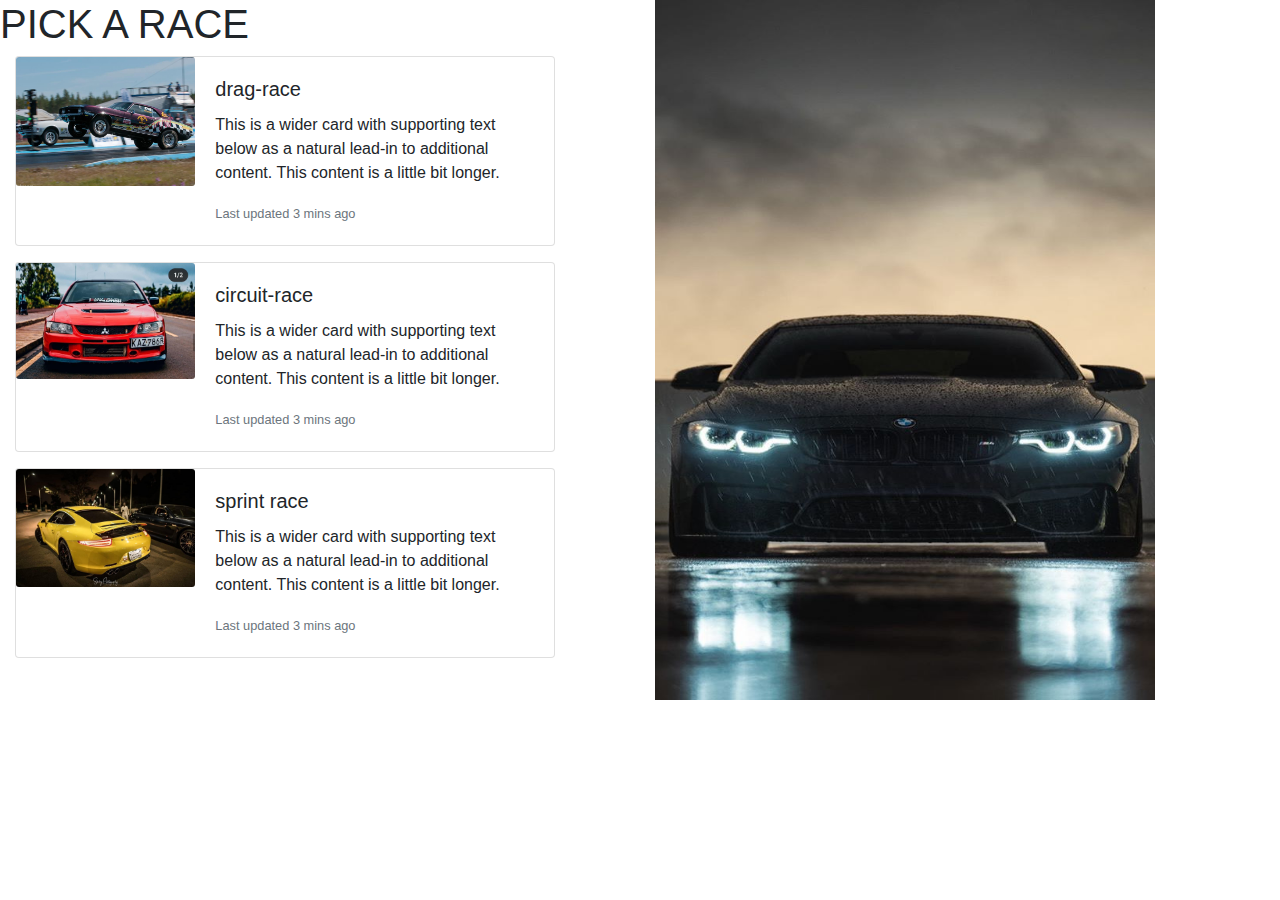
==== race.html @ ae1c27d9 "Merge branch 'master' of https://github.com/BrianRigii/DST-KENYA" ====
<!DOCTYPE html>
<html lang="en">

<head>
    <meta charset="UTF-8" />
    <meta name="viewport" content="width=device-width, initial-scale=1.0" />
    <meta http-equiv="X-UA-Compatible" content="ie=edge" />
    <title>Document</title>
    <link rel="stylesheet" href="https://stackpath.bootstrapcdn.com/bootstrap/4.3.1/css/bootstrap.min.css"
        integrity="sha384-ggOyR0iXCbMQv3Xipma34MD+dH/1fQ784/j6cY/iJTQUOhcWr7x9JvoRxT2MZw1T" crossorigin="anonymous" />
    <link href="https://fonts.googleapis.com/css?family=Audiowide|Autour+One|Fontdiner+Swanky|Nosifer|Orbitron|UnifrakturMaguntia|Volkhov|Wallpoet&display=swap" rel="stylesheet">
    <link href="css/styles.css" rel="stylesheet" type="text/css" />
</head>

<body>

    <div class="cointainer">
        <div class="row">
            <div class="col-6">
                <div class="row">
                    <div class="col-12">
                        <h1>PICK A RACE</h1>
                    </div>
                </div>
                <div class="container-fluid">
                    <!-- Drag Race -->
                    <div class="row">
                        <div class="col-12">
                            <div class="card mb-3" style="max-width: 540px ">
                                <div class="row no-gutters">
                                    <div class="col-md-4">
                                        <img src="images/drag.jpg" class="card-img" alt="drag image">
                                    </div>
                                    <div class="col-md-8">
                                        <div class="card-body">
                                            <h5 class="card-title">drag-race</h5>
                                            <p class="card-text">This is a wider card with supporting text below as a
                                                natural lead-in to additional content. This content is a little bit
                                                longer.</p>
                                            <p class="card-text"><small class="text-muted">Last updated 3 mins
                                                    ago</small></p>
                                        </div>
                                    </div>
                                </div>
                            </div>
                        </div>
                    </div>
                    <!-- Circuit Race -->
                    <div class="row">
                        <div class="col-12">
                            <div class="card mb-3" style="max-width: 540px;">
                                <div class="row no-gutters">
                                    <div class="col-md-4">
                                        <img src="images/circuit2.jpeg" class="card-img" alt="red-car">
                                    </div>
                                    <div class="col-md-8">
                                        <div class="card-body">
                                            <h5 class="card-title">circuit-race</h5>
                                            <p class="card-text">This is a wider card with supporting text below as a
                                                natural lead-in to additional content. This content is a little bit
                                                longer.</p>
                                            <p class="card-text"><small class="text-muted">Last updated 3 mins
                                                    ago</small></p>
                                        </div>
                                    </div>
                                </div>
                            </div>
                        </div>
                    </div>
                    <!-- Sprint Race -->
                    <div class="row">
                        <div class="col-12">
                            <div class="card mb-3" style="max-width: 540px;">
                                <div class="row no-gutters">
                                    <div class="col-md-4">
                                        <img src="images/sprint8.jpeg" class="card-img" alt="yellow-color">
                                    </div>
                                    <div class="col-md-8">
                                        <div class="card-body">
                                            <h5 class="card-title">sprint race</h5>
                                            <p class="card-text">This is a wider card with supporting text below as a
                                                natural lead-in to additional content. This content is a little bit
                                                longer.</p>
                                            <p class="card-text"><small class="text-muted">Last updated 3 mins
                                                    ago</small></p>
                                        </div>
                                    </div>
                                </div>
                            </div>
                        </div>
                    </div>


                </div>

            </div>
            <div class="col-6">
                <img src="images/Bima2_.jpeg" alt="bmw" width="500" height="700">
            </div>
        </div>




        <!-- sprint racing  without pics from kraft dont know whether to include the card body effect or just this skeleton format-->
        
        <!-- <button type="button" class="btn btn-secondary" data-container="body" data-toggle="popover"
         data-placement="bottom" data-content="be there in 30 min to race time">
         RACE
        </button> -->
        <!-- Sprint-->

        <div class="races">
            <div class="sprint">
                <div class="container-fluid">
                    <div class="container">
                        <div class="row">
                        <!-- first sprint -->
                        <div class="col-4">
                            <div class="card" >
                            <img src="images/ssyokimau.png" class="card-img-top" alt="...">
                                <div class="card-body bgblack">
                                    <h5 class="card-title">ADERAL</h5>
                                    <p class="card-text">
                                    10km<br>
                                    location: malili<br>
                                    time:0300HR <br></p>
                                    </p>
                                    <a href="#" class="btn btn-warning">RACE</a>
                                </div>
                            </div>

                        </div>
                        <!-- second sprint -->
                        <div class="col-4">
                            <div class="card" >
                                <img src="images/sroysambu.png" class="card-img-top" alt="...">
                                <div class="card-body bgblack">
                                <h5 class="card-title">LASER TAG</h5>
                                <p class="card-text">
                                10km<br>
                                location:roysambu<br>
                                time:2400HR<br>
                                </p>
                                <a href="#" class="btn btn-warning">RACE</a>
                                </div>
                            </div>
                        </div>
                        <!-- third SPRINT-->
                        <div class="col-4">
                            <div class="card">
                                <img src="images/slimuru.png" class="card-img-top" alt="...">
                                    <div class="card-body bgblack">
                                    <h5 class="card-title">WARFARIN</h5>
                                    <p class="card-text">
                                    10km<br>
                                    location:imara daima<br>
                                    time:0100HR<br>
                                    </p>
                                    <a href="#" class="btn btn-warning">RACE</a>
                                    </div>
                            </div>
                        </div>
                    </div>>
                </div>
            </div>
        </div>
        <!-- circuit -->
        <div class="circuit">
            <div class="container-fluid">
                <div class="container1">
                    <div class="row mt-4">
                    <!-- first Circuit -->
                    <div class="col-4">
                        <div class="card">
                            <img src="images/cirace3.jpg" class="card-img-top" alt="...">
                            <div class="card-body bgblack">
                                <h5 class="card-title">PIU MOSSO</h5>
                                <p class="card-text">
                                15km<br>
                                location:junction<br>
                                time:0100HR<br>
                                laps:2<br>
                                </p>
                                <a href="#" class="btn btn-warning">RACE</a>
                            </div>
                        </div>
                    </div>
                    <!-- second circuit -->
                    <div class="col-4">
                        <div class="card" >
                            <img src="images/cirace.jpg" class="card-img-top" alt="...">
                            <div class="card-body bgblack">
                            <h5 class="card-title">ADAJIO</h5>
                            <p class="card-text">.
                            20km<br>
                            location:pangani<br>
                            time:0100HR<br>
                            laps:2<br>
                            </p>
                            <a href="#" class="btn btn-warning">RACE</a>
                            </div>
                        </div>
                    </div>
                    <!-- third circuit -->
                    <div class="col-4">
                        <div class="card" >
                        <img src="images/cirace2.jpg" class="card-img-top" alt="...">
                            <div class="card-body bgblack">
                            <h5 class="card-title">GRAZIOSO</h5>
                            <p class="card-text">
                            30km<br>
                            location:peponi<br>
                            time:0000HR<br>
                            laps:3<br>
                            </p>
                            <a href="#" class="btn btn-warning">RACE</a>
                            </div>
                            </div>
                        </div>
                    </div>
                </div>
            </div>
            </div>

        <!-- DRUG -->
        <div class="drag">
            <div class="container-fluid">
                <div class="container2">
                    <div class="row mt-4">
                    <!-- first Drag -->
                        <div class="col-4">
                            <div class="card">
                                <img src="images/druiru.png" class="card-img-top" alt="...">
                                <div class="card-body bgblack">
                                    <h5 class="card-title">ROYCE ROLLERS</h5>
                                    <p class="card-text">
                                    10km<br>
                                    location:Ruiru<br>
                                    time:2100HR<br>
                                    laps:0<br>
                                    </p>
                                    <a href="#" class="btn btn-warning">RACE</a>
                                </div>
                            </div>
                        </div>
                        <!-- second DRAG -->
                        <div class="col-4">
                            <div class="card" >
                                <img src="images/drunda.png" class="card-img-top" alt="...">
                                <div class="card-body bgblack">
                                <h5 class="card-title">SKY WALKER</h5>
                                <p class="card-text">.
                                10km<br>
                                location:Runda<br>
                                time:2200HR<br>
                                laps:0<br>
                                </p>
                                <a href="#" class="btn btn-warning">RACE</a>
                                </div>
                            </div>
                        </div>
                        <!-- third DRAG -->
                        <div class="col-4">
                            <div class="card" >
                            <img src="images/dkihunguro.png" class="card-img-top" alt="...">
                                <div class="card-body bgblack">
                                <h5 class="card-title">KING KUNTA</h5>
                                <p class="card-text">
                                10km<br>
                                location:peponi<br>
                                time:2300HR<br>
                                laps:0<br>
                                </p>
                                <a href="#" class="btn btn-warning">RACE</a>
                                </div>
                                </div>
                        </div>
                    </div>
                </div>
            </div>
        </div>
    </div>

</body>

</html>
---- css/styles.css ----
.landing {
    background-image: url("../images/landing.gif");
    background-size: cover;
    background-repeat: no-repeat;
    position: relative;
    height: 100vh;
   
}
.mr0{
    margin:0px;
    padding:0px;
}
.orange {
color: orange;
}

.landtxt{
    position: absolute;
    top:30vh;
    font-family: 'Sedgwick Ave Display', cursive;
    

}
.landtxt h1{
    font-size: 10vh;
    color: rgba(128, 128, 128, 0.692)
}
.landtxt h2{
    font-size: 10vh;
    color:orange
}

.registration{
    background-color: #000000
}

.formstyle input{
    border-top: none;
    border-left: orange solid 5px;
    border-right: none;
    color:orange ;
    background: #000000;
    border-bottom: orange solid 1px;
    padding-left: 5vh;
    
}
.dark {
    background-color: #000000;
}


.cardmt{
    margin-top: 10vh;
}
.kardbody{
    background-color: #090f1a;
}
.kardbody p{
    color:orange;
    margin-top:6vh

}
.kardbody h5{
    color: orange;
    font-family:'Sedgwick Ave Display', cursive; 
    font-size: 2vw;
    margin-top: 4vh;
}


.Rimg{
    background-image: url("../images/register.jpg");
    background-size: cover;
    background-repeat: no-repeat;
    position: relative;
    height: 100vh;
}



/* place holder color */
::-webkit-input-placeholder {
    color: orange
    !important
}
:-ms-input-placeholder{
    color: orange;
}
::-moz-placeholder{
    color: orange;
    opacity: 1;
}
:-moz-placeholder{
    color: red;
    opacity: 1;
}

/* heading css */
.heading{
    color: orange;
    font-family: 'Shadows Into Light', cursive;
}

.bgblack{
    background-color: black;
}
.races{
    background-image: url("../images/brickwall.jpeg");
}

/* About buttons */
#about{
    color:orange;
    background-color:black;
    font-size: 10px;
    font: bold;
    text-align: left; 
}

/* KeyFrame */
.shake{
animation: shake 0.1s infinite;
}

@keyframes shake {
    from{
        transform: translateX();
    }
    to{
        transform: translateX(10px);
        
    }
   }
/*hide display for sprints circuit drag*/
.races{
    display:none
}
   /*font family styling*/
   .category{
    font-family: 'Audiowide', cursive;
    font-size: 30px;
   }
   .category1 {
    font-family: 'Autour One', cursive;

   }
   .container2{
    font-family: 'Volkhov', serif;
   }
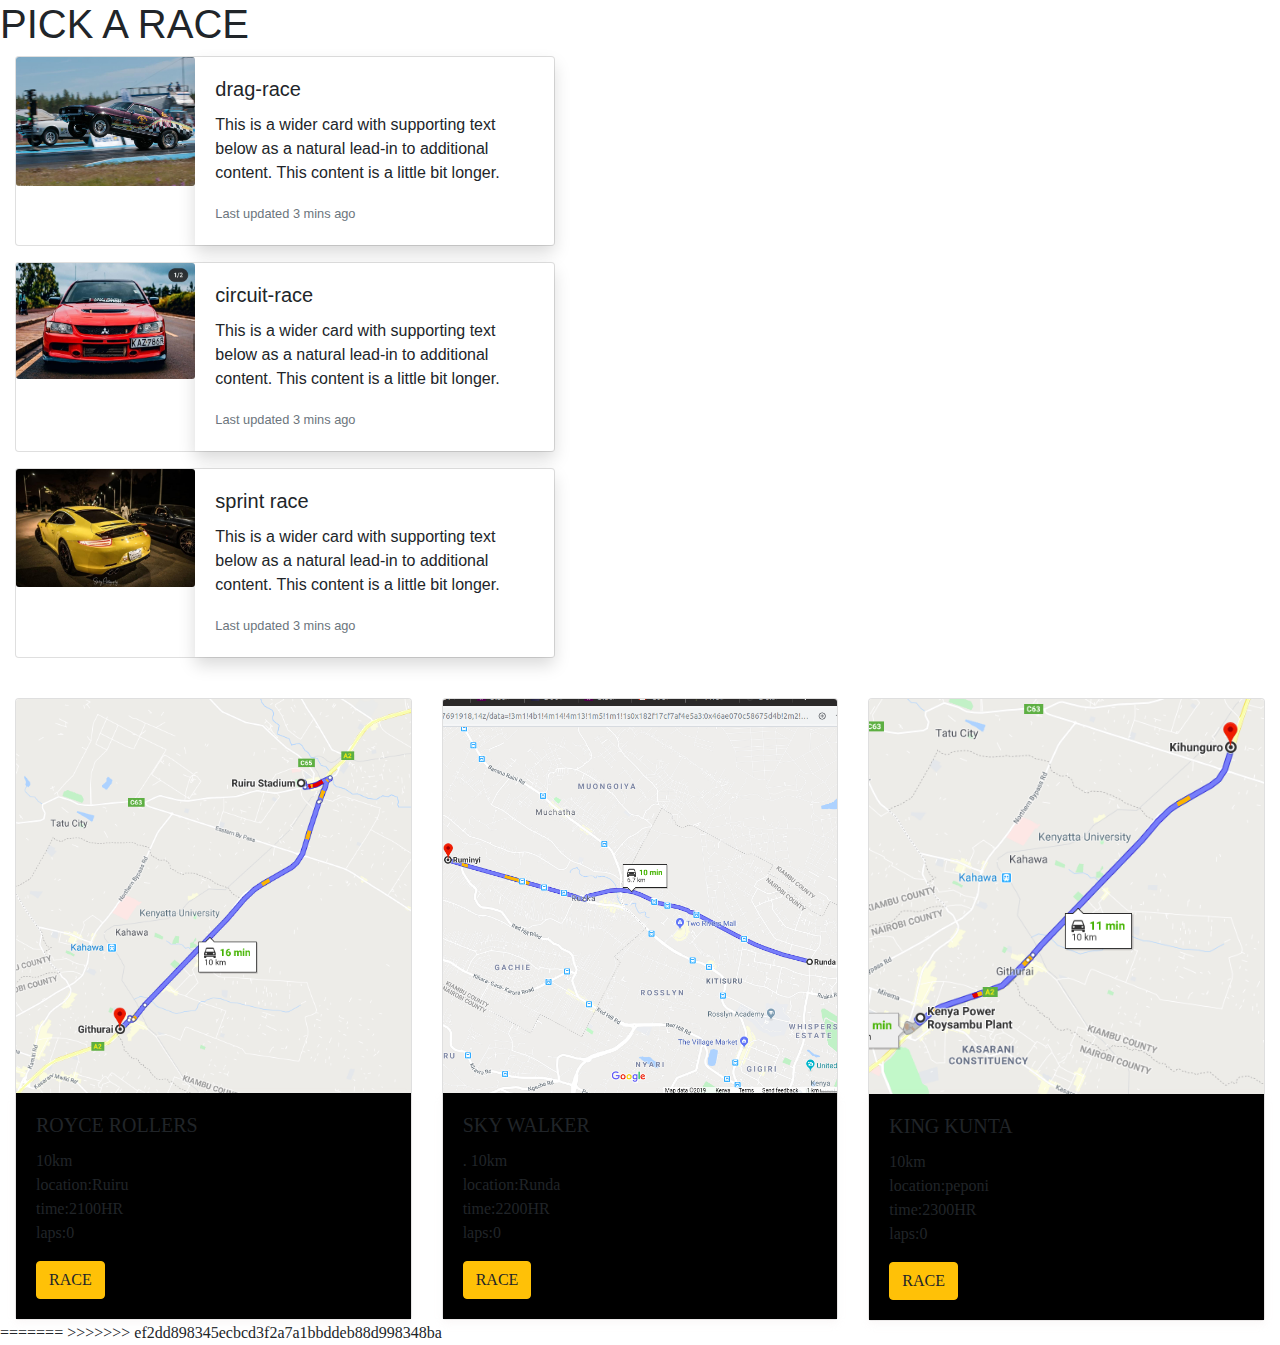
==== commit 25b4941e: "Merge branch 'master' of https://github.com/BrianRigii/DST-KENYA" ====
--- a/race.html
+++ b/race.html
@@ -4,11 +4,10 @@
 <head>
     <meta charset="UTF-8" />
     <meta name="viewport" content="width=device-width, initial-scale=1.0" />
-    <meta http-equiv="X-UA-Compatible" content="ie=edge" />
-    <title>Document</title>
+    <meta http-equiv="X-UA-Compatible" c2ontent="ie=edge" />
+    <title>DST-KENYA</title>
     <link rel="stylesheet" href="https://stackpath.bootstrapcdn.com/bootstrap/4.3.1/css/bootstrap.min.css"
         integrity="sha384-ggOyR0iXCbMQv3Xipma34MD+dH/1fQ784/j6cY/iJTQUOhcWr7x9JvoRxT2MZw1T" crossorigin="anonymous" />
-    <link href="https://fonts.googleapis.com/css?family=Audiowide|Autour+One|Fontdiner+Swanky|Nosifer|Orbitron|UnifrakturMaguntia|Volkhov|Wallpoet&display=swap" rel="stylesheet">
     <link href="css/styles.css" rel="stylesheet" type="text/css" />
 </head>
 
@@ -32,7 +31,7 @@
                                         <img src="images/drag.jpg" class="card-img" alt="drag image">
                                     </div>
                                     <div class="col-md-8">
-                                        <div class="card-body">
+                                        <div class="card-body shadow">
                                             <h5 class="card-title">drag-race</h5>
                                             <p class="card-text">This is a wider card with supporting text below as a
                                                 natural lead-in to additional content. This content is a little bit
@@ -54,7 +53,7 @@
                                         <img src="images/circuit2.jpeg" class="card-img" alt="red-car">
                                     </div>
                                     <div class="col-md-8">
-                                        <div class="card-body">
+                                        <div class="card-body shadow">
                                             <h5 class="card-title">circuit-race</h5>
                                             <p class="card-text">This is a wider card with supporting text below as a
                                                 natural lead-in to additional content. This content is a little bit
@@ -76,7 +75,7 @@
                                         <img src="images/sprint8.jpeg" class="card-img" alt="yellow-color">
                                     </div>
                                     <div class="col-md-8">
-                                        <div class="card-body">
+                                        <div class="card-body shadow">
                                             <h5 class="card-title">sprint race</h5>
                                             <p class="card-text">This is a wider card with supporting text below as a
                                                 natural lead-in to additional content. This content is a little bit
@@ -94,8 +93,9 @@
                 </div>
 
             </div>
-            <div class="col-6">
-                <img src="images/Bima2_.jpeg" alt="bmw" width="500" height="700">
+            <div class="col-6 timer">
+                <p id="demo"></p>
+                
             </div>
         </div>
 
@@ -113,110 +113,163 @@
         <div class="races">
             <div class="sprint">
                 <div class="container-fluid">
-                    <div class="container">
-                        <div class="row">
-                        <!-- first sprint -->
-                        <div class="col-4">
-                            <div class="card" >
-                            <img src="images/ssyokimau.png" class="card-img-top" alt="...">
+                    <div class="row">
+                    <!-- first sprint -->
+                    <div class="col-4">
+                        <div class="card" >
+                        <img src="images/ssyokimau.png" class="card-img-top" alt="...">
+                            <div class="card-body bgblack">
+                                <h5 class="card-title">ADERAL</h5>
+                                <p class="card-text">
+                                10km<br>
+                                location: malili<br>
+                                time:0300HR <br></p>
+                                </p>
+                                <a href="#" class="btn btn-warning">RACE</a>
+                            </div>
+                        </div>
+                    </div>
+                    <!-- second sprint -->
+                    <div class="col-4">
+                        <div class="card" >
+                            <img src="images/sroysambu.png" class="card-img-top" alt="...">
+                            <div class="card-body bgblack">
+                            <h5 class="card-title">LASER TAG</h5>
+                            <p class="card-text">
+                            10km<br>
+                            location:roysambu<br>
+                            time:2400HR<br>
+                            </p>
+                            <a href="#" class="btn btn-warning">RACE</a>
+                            </div>
+                        </div>
+                    </div>
+                    <!-- third SPRINT-->
+                    <div class="col-4">
+                        <div class="card">
+                            <img src="images/slimuru.png" class="card-img-top" alt="...">
                                 <div class="card-body bgblack">
-                                    <h5 class="card-title">ADERAL</h5>
-                                    <p class="card-text">
-                                    10km<br>
-                                    location: malili<br>
-                                    time:0300HR <br></p>
-                                    </p>
-                                    <a href="#" class="btn btn-warning">RACE</a>
-                                </div>
-                            </div>
-
-                        </div>
-                        <!-- second sprint -->
-                        <div class="col-4">
-                            <div class="card" >
-                                <img src="images/sroysambu.png" class="card-img-top" alt="...">
-                                <div class="card-body bgblack">
-                                <h5 class="card-title">LASER TAG</h5>
+                                <h5 class="card-title">WARFARIN</h5>
                                 <p class="card-text">
                                 10km<br>
-                                location:roysambu<br>
-                                time:2400HR<br>
-                                </p>
-                                <a href="#" class="btn btn-warning">RACE</a>
-                                </div>
-                            </div>
-                        </div>
-                        <!-- third SPRINT-->
-                        <div class="col-4">
-                            <div class="card">
-                                <img src="images/slimuru.png" class="card-img-top" alt="...">
-                                    <div class="card-body bgblack">
-                                    <h5 class="card-title">WARFARIN</h5>
-                                    <p class="card-text">
-                                    10km<br>
-                                    location:imara daima<br>
-                                    time:0100HR<br>
-                                    </p>
-                                    <a href="#" class="btn btn-warning">RACE</a>
-                                    </div>
-                            </div>
-                        </div>
-                    </div>>
+                                location:imara daima<br>
+                                time:0100HR<br>
+                                </p>
+                                <a href="#" class="btn btn-warning">RACE</a>
+                                </div>
+                        </div>
+                    </div>
                 </div>
             </div>
         </div>
         <!-- circuit -->
         <div class="circuit">
             <div class="container-fluid">
-                <div class="container1">
-                    <div class="row mt-4">
-                    <!-- first Circuit -->
-                    <div class="col-4">
-                        <div class="card">
-                            <img src="images/cirace3.jpg" class="card-img-top" alt="...">
-                            <div class="card-body bgblack">
-                                <h5 class="card-title">PIU MOSSO</h5>
-                                <p class="card-text">
-                                15km<br>
-                                location:junction<br>
-                                time:0100HR<br>
-                                laps:2<br>
-                                </p>
-                                <a href="#" class="btn btn-warning">RACE</a>
-                            </div>
-                        </div>
-                    </div>
-                    <!-- second circuit -->
-                    <div class="col-4">
-                        <div class="card" >
-                            <img src="images/cirace.jpg" class="card-img-top" alt="...">
-                            <div class="card-body bgblack">
-                            <h5 class="card-title">ADAJIO</h5>
-                            <p class="card-text">.
-                            20km<br>
-                            location:pangani<br>
+                <div class="row mt-4">
+                <!-- first Circuit -->
+                <div class="col-4">
+                    <div class="card">
+                        <img src="images/cirace3.jpg" class="card-img-top" alt="...">
+                        <div class="card-body bgblack">
+                            <h5 class="card-title">PIU MOSSO</h5>
+                            <p class="card-text">
+                            15km<br>
+                            location:junction<br>
                             time:0100HR<br>
                             laps:2<br>
                             </p>
                             <a href="#" class="btn btn-warning">RACE</a>
-                            </div>
-                        </div>
-                    </div>
-                    <!-- third circuit -->
+                        </div>
+                    </div>
+                </div>
+                <!-- second circuit -->
+                <div class="col-4">
+                    <div class="card" >
+                        <img src="images/cirace.jpg" class="card-img-top" alt="...">
+                        <div class="card-body bgblack">
+                        <h5 class="card-title">ADAJIO</h5>
+                        <p class="card-text">.
+                        20km<br>
+                        location:pangani<br>
+                        time:0100HR<br>
+                        laps:2<br>
+                        </p>
+                        <a href="#" class="btn btn-warning">RACE</a>
+                        </div>
+                    </div>
+                </div>
+                <!-- third circuit -->
+                <div class="col-4">
+                    <div class="card" >
+                    <img src="images/cirace2.jpg" class="card-img-top" alt="...">
+                        <div class="card-body bgblack">
+                        <h5 class="card-title">GRAZIOSO</h5>
+                        <p class="card-text">
+                        30km<br>
+                        location:peponi<br>
+                        time:0000HR<br>
+                        laps:3<br>
+                        </p>
+                        <a href="#" class="btn btn-warning">RACE</a>
+                        </div>
+                        </div>
+                    </div>
+                </div>
+            </div>
+            </div>
+
+        <!-- DRUG -->
+        <div class="drag">
+            <div class="container-fluid">
+                <div class="row mt-4">
+                <!-- first Drag -->
+                    <div class="col-4">
+                        <div class="card">
+                            <img src="images/druiru.png" class="card-img-top" alt="...">
+                            <div class="card-body bgblack">
+                                <h5 class="card-title">ROYCE ROLLERS</h5>
+                                <p class="card-text">
+                                10km<br>
+                                location:Ruiru<br>
+                                time:2100HR<br>
+                                laps:0<br>
+                                </p>
+                                <a href="#" class="btn btn-warning">RACE</a>
+                            </div>
+                        </div>
+                    </div>
+                    <!-- second DRAG -->
                     <div class="col-4">
                         <div class="card" >
-                        <img src="images/cirace2.jpg" class="card-img-top" alt="...">
-                            <div class="card-body bgblack">
-                            <h5 class="card-title">GRAZIOSO</h5>
-                            <p class="card-text">
-                            30km<br>
-                            location:peponi<br>
-                            time:0000HR<br>
-                            laps:3<br>
+                            <img src="images/drunda.png" class="card-img-top" alt="...">
+                            <div class="card-body bgblack">
+                            <h5 class="card-title">SKY WALKER</h5>
+                            <p class="card-text">.
+                            10km<br>
+                            location:Runda<br>
+                            time:2200HR<br>
+                            laps:0<br>
                             </p>
                             <a href="#" class="btn btn-warning">RACE</a>
                             </div>
-                            </div>
+                        </div>
+                    </div>
+                    <!-- third DRAG -->
+                    <div class="col-4">
+                        <div class="card" >
+                        <img src="images/dkihunguro.png" class="card-img-top" alt="...">
+                            <div class="card-body bgblack">
+                            <h5 class="card-title">KING KUNTA</h5>
+                            <p class="card-text">
+                            10km<br>
+                            location:peponi<br>
+                            time:2300HR<br>
+                            laps:0<br>
+                            </p>
+                            <a href="#" class="btn btn-warning">RACE</a>
+                            </div>
+                            </div>
+<<<<<<< HEAD
                         </div>
                     </div>
                 </div>
@@ -276,12 +329,14 @@
                                 </div>
                                 </div>
                         </div>
+=======
+>>>>>>> ef2dd898345ecbcd3f2a7a1bbddeb88d998348ba
                     </div>
                 </div>
             </div>
         </div>
     </div>
-
+<script src="js/main.js"></script>
 </body>
 
 </html>--- a/css/styles.css
+++ b/css/styles.css
@@ -45,7 +45,7 @@
     
 }
 .dark {
-    background-color: #000000;
+    background-color: #080A21;
 }
 
 
@@ -103,6 +103,7 @@
 
 .bgblack{
     background-color: black;
+    box-shadow: 0 4px 8px 0 rgba(247, 243, 243, 0.63)
 }
 .races{
     background-image: url("../images/brickwall.jpeg");
@@ -147,3 +148,15 @@
    .container2{
     font-family: 'Volkhov', serif;
    }
+
+   .shadow{
+    box-shadow: 0 4px 8px 0 rgba(0, 0, 0, 0.2)
+
+   }
+   .timer {
+       color:orange
+   }
+   .timer p{
+       font-size: 15vh;
+        font-family: 'Wallpoet', cursive;
+   }
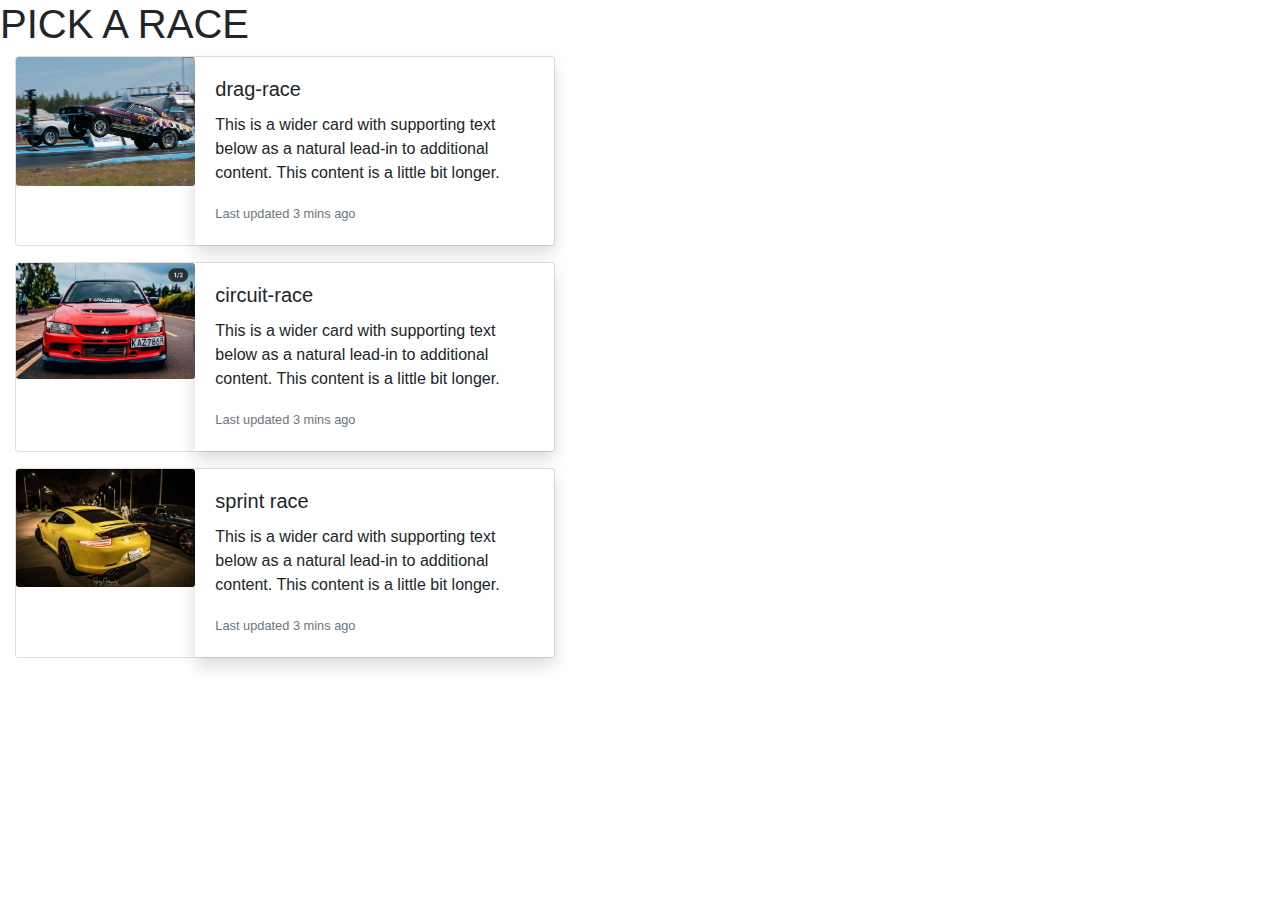
==== commit c85f90fe: "jquery conflict solved" ====
--- a/race.html
+++ b/race.html
@@ -4,10 +4,13 @@
 <head>
     <meta charset="UTF-8" />
     <meta name="viewport" content="width=device-width, initial-scale=1.0" />
-    <meta http-equiv="X-UA-Compatible" c2ontent="ie=edge" />
+    <meta http-equiv="X-UA-Compatible" content="ie=edge" />
     <title>DST-KENYA</title>
     <link rel="stylesheet" href="https://stackpath.bootstrapcdn.com/bootstrap/4.3.1/css/bootstrap.min.css"
         integrity="sha384-ggOyR0iXCbMQv3Xipma34MD+dH/1fQ784/j6cY/iJTQUOhcWr7x9JvoRxT2MZw1T" crossorigin="anonymous" />
+    <link
+        href="https://fonts.googleapis.com/css?family=Audiowide|Autour+One|Fontdiner+Swanky|Nosifer|Orbitron|UnifrakturMaguntia|Volkhov|Wallpoet&display=swap"
+        rel="stylesheet">
     <link href="css/styles.css" rel="stylesheet" type="text/css" />
 </head>
 
@@ -23,21 +26,25 @@
                 </div>
                 <div class="container-fluid">
                     <!-- Drag Race -->
-                    <div class="row">
-                        <div class="col-12">
-                            <div class="card mb-3" style="max-width: 540px ">
-                                <div class="row no-gutters">
-                                    <div class="col-md-4">
-                                        <img src="images/drag.jpg" class="card-img" alt="drag image">
-                                    </div>
-                                    <div class="col-md-8">
-                                        <div class="card-body shadow">
-                                            <h5 class="card-title">drag-race</h5>
-                                            <p class="card-text">This is a wider card with supporting text below as a
-                                                natural lead-in to additional content. This content is a little bit
-                                                longer.</p>
-                                            <p class="card-text"><small class="text-muted">Last updated 3 mins
-                                                    ago</small></p>
+                    <div class="drags">
+                        <div class="row">
+                            <div class="col-12">
+                                <div class="card mb-3" style="max-width: 540px ">
+                                    <div class="row no-gutters">
+                                        <div class="col-md-4">
+                                            <img src="images/drag.jpg" class="card-img" alt="drag image">
+                                        </div>
+                                        <div class="col-md-8">
+                                            <div class="card-body shadow ">
+                                                <h5 class="card-title">drag-race</h5>
+                                                <p class="card-text">This is a wider card with supporting text below as
+                                                    a
+                                                    natural lead-in to additional content. This content is a little bit
+                                                    longer.</p>
+                                                <p class="card-text"><small class="text-muted">Last updated 3 mins
+                                                        ago</small></p>
+                                            </div>
+                   
                                         </div>
                                     </div>
                                 </div>
@@ -45,21 +52,24 @@
                         </div>
                     </div>
                     <!-- Circuit Race -->
-                    <div class="row">
-                        <div class="col-12">
-                            <div class="card mb-3" style="max-width: 540px;">
-                                <div class="row no-gutters">
-                                    <div class="col-md-4">
-                                        <img src="images/circuit2.jpeg" class="card-img" alt="red-car">
-                                    </div>
-                                    <div class="col-md-8">
-                                        <div class="card-body shadow">
-                                            <h5 class="card-title">circuit-race</h5>
-                                            <p class="card-text">This is a wider card with supporting text below as a
-                                                natural lead-in to additional content. This content is a little bit
-                                                longer.</p>
-                                            <p class="card-text"><small class="text-muted">Last updated 3 mins
-                                                    ago</small></p>
+                    <div class="circuits">
+                        <div class="row">
+                            <div class="col-12">
+                                <div class="card mb-3" style="max-width: 540px;">
+                                    <div class="row no-gutters">
+                                        <div class="col-md-4">
+                                            <img src="images/circuit2.jpeg" class="card-img" alt="red-car">
+                                        </div>
+                                        <div class="col-md-8">
+                                            <div class="card-body shadow">
+                                                <h5 class="card-title">circuit-race</h5>
+                                                <p class="card-text">This is a wider card with supporting text below as
+                                                    a
+                                                    natural lead-in to additional content. This content is a little bit
+                                                    longer.</p>
+                                                <p class="card-text"><small class="text-muted">Last updated 3 mins
+                                                        ago</small></p>
+                                            </div>
                                         </div>
                                     </div>
                                 </div>
@@ -67,21 +77,24 @@
                         </div>
                     </div>
                     <!-- Sprint Race -->
-                    <div class="row">
-                        <div class="col-12">
-                            <div class="card mb-3" style="max-width: 540px;">
-                                <div class="row no-gutters">
-                                    <div class="col-md-4">
-                                        <img src="images/sprint8.jpeg" class="card-img" alt="yellow-color">
-                                    </div>
-                                    <div class="col-md-8">
-                                        <div class="card-body shadow">
-                                            <h5 class="card-title">sprint race</h5>
-                                            <p class="card-text">This is a wider card with supporting text below as a
-                                                natural lead-in to additional content. This content is a little bit
-                                                longer.</p>
-                                            <p class="card-text"><small class="text-muted">Last updated 3 mins
-                                                    ago</small></p>
+                    <div class="sprints">
+                        <div class="row">
+                            <div class="col-12">
+                                <div class="card mb-3" style="max-width: 540px;">
+                                    <div class="row no-gutters">
+                                        <div class="col-md-4">
+                                            <img src="images/sprint8.jpeg" class="card-img" alt="yellow-color">
+                                        </div>
+                                        <div class="col-md-8">
+                                            <div class="card-body shadow">
+                                                <h5 class="card-title">sprint race</h5>
+                                                <p class="card-text">This is a wider card with supporting text below as
+                                                    a
+                                                    natural lead-in to additional content. This content is a little bit
+                                                    longer.</p>
+                                                <p class="card-text"><small class="text-muted">Last updated 3 mins
+                                                        ago</small></p>
+                                            </div>
                                         </div>
                                     </div>
                                 </div>
@@ -103,7 +116,7 @@
 
 
         <!-- sprint racing  without pics from kraft dont know whether to include the card body effect or just this skeleton format-->
-        
+
         <!-- <button type="button" class="btn btn-secondary" data-container="body" data-toggle="popover"
          data-placement="bottom" data-content="be there in 30 min to race time">
          RACE
@@ -113,224 +126,170 @@
         <div class="races">
             <div class="sprint">
                 <div class="container-fluid">
-                    <div class="row">
-                    <!-- first sprint -->
-                    <div class="col-4">
-                        <div class="card" >
-                        <img src="images/ssyokimau.png" class="card-img-top" alt="...">
-                            <div class="card-body bgblack">
-                                <h5 class="card-title">ADERAL</h5>
-                                <p class="card-text">
-                                10km<br>
-                                location: malili<br>
-                                time:0300HR <br></p>
-                                </p>
-                                <a href="#" class="btn btn-warning">RACE</a>
-                            </div>
-                        </div>
-                    </div>
-                    <!-- second sprint -->
-                    <div class="col-4">
-                        <div class="card" >
-                            <img src="images/sroysambu.png" class="card-img-top" alt="...">
-                            <div class="card-body bgblack">
-                            <h5 class="card-title">LASER TAG</h5>
-                            <p class="card-text">
-                            10km<br>
-                            location:roysambu<br>
-                            time:2400HR<br>
-                            </p>
-                            <a href="#" class="btn btn-warning">RACE</a>
-                            </div>
-                        </div>
-                    </div>
-                    <!-- third SPRINT-->
-                    <div class="col-4">
-                        <div class="card">
-                            <img src="images/slimuru.png" class="card-img-top" alt="...">
-                                <div class="card-body bgblack">
-                                <h5 class="card-title">WARFARIN</h5>
-                                <p class="card-text">
-                                10km<br>
-                                location:imara daima<br>
-                                time:0100HR<br>
-                                </p>
-                                <a href="#" class="btn btn-warning">RACE</a>
-                                </div>
-                        </div>
-                    </div>
-                </div>
-            </div>
-        </div>
-        <!-- circuit -->
-        <div class="circuit">
-            <div class="container-fluid">
-                <div class="row mt-4">
-                <!-- first Circuit -->
-                <div class="col-4">
-                    <div class="card">
-                        <img src="images/cirace3.jpg" class="card-img-top" alt="...">
-                        <div class="card-body bgblack">
-                            <h5 class="card-title">PIU MOSSO</h5>
-                            <p class="card-text">
-                            15km<br>
-                            location:junction<br>
-                            time:0100HR<br>
-                            laps:2<br>
-                            </p>
-                            <a href="#" class="btn btn-warning">RACE</a>
-                        </div>
-                    </div>
-                </div>
-                <!-- second circuit -->
-                <div class="col-4">
-                    <div class="card" >
-                        <img src="images/cirace.jpg" class="card-img-top" alt="...">
-                        <div class="card-body bgblack">
-                        <h5 class="card-title">ADAJIO</h5>
-                        <p class="card-text">.
-                        20km<br>
-                        location:pangani<br>
-                        time:0100HR<br>
-                        laps:2<br>
-                        </p>
-                        <a href="#" class="btn btn-warning">RACE</a>
-                        </div>
-                    </div>
-                </div>
-                <!-- third circuit -->
-                <div class="col-4">
-                    <div class="card" >
-                    <img src="images/cirace2.jpg" class="card-img-top" alt="...">
-                        <div class="card-body bgblack">
-                        <h5 class="card-title">GRAZIOSO</h5>
-                        <p class="card-text">
-                        30km<br>
-                        location:peponi<br>
-                        time:0000HR<br>
-                        laps:3<br>
-                        </p>
-                        <a href="#" class="btn btn-warning">RACE</a>
-                        </div>
-                        </div>
-                    </div>
-                </div>
-            </div>
-            </div>
-
-        <!-- DRUG -->
-        <div class="drag">
-            <div class="container-fluid">
-                <div class="row mt-4">
-                <!-- first Drag -->
-                    <div class="col-4">
-                        <div class="card">
-                            <img src="images/druiru.png" class="card-img-top" alt="...">
-                            <div class="card-body bgblack">
-                                <h5 class="card-title">ROYCE ROLLERS</h5>
-                                <p class="card-text">
-                                10km<br>
-                                location:Ruiru<br>
-                                time:2100HR<br>
-                                laps:0<br>
-                                </p>
-                                <a href="#" class="btn btn-warning">RACE</a>
-                            </div>
-                        </div>
-                    </div>
-                    <!-- second DRAG -->
-                    <div class="col-4">
-                        <div class="card" >
-                            <img src="images/drunda.png" class="card-img-top" alt="...">
-                            <div class="card-body bgblack">
-                            <h5 class="card-title">SKY WALKER</h5>
-                            <p class="card-text">.
-                            10km<br>
-                            location:Runda<br>
-                            time:2200HR<br>
-                            laps:0<br>
-                            </p>
-                            <a href="#" class="btn btn-warning">RACE</a>
-                            </div>
-                        </div>
-                    </div>
-                    <!-- third DRAG -->
-                    <div class="col-4">
-                        <div class="card" >
-                        <img src="images/dkihunguro.png" class="card-img-top" alt="...">
-                            <div class="card-body bgblack">
-                            <h5 class="card-title">KING KUNTA</h5>
-                            <p class="card-text">
-                            10km<br>
-                            location:peponi<br>
-                            time:2300HR<br>
-                            laps:0<br>
-                            </p>
-                            <a href="#" class="btn btn-warning">RACE</a>
-                            </div>
-                            </div>
-<<<<<<< HEAD
-                        </div>
-                    </div>
-                </div>
-            </div>
-            </div>
-
-        <!-- DRUG -->
-        <div class="drag">
-            <div class="container-fluid">
-                <div class="container2">
-                    <div class="row mt-4">
-                    <!-- first Drag -->
-                        <div class="col-4">
-                            <div class="card">
-                                <img src="images/druiru.png" class="card-img-top" alt="...">
-                                <div class="card-body bgblack">
-                                    <h5 class="card-title">ROYCE ROLLERS</h5>
-                                    <p class="card-text">
-                                    10km<br>
-                                    location:Ruiru<br>
-                                    time:2100HR<br>
-                                    laps:0<br>
-                                    </p>
-                                    <a href="#" class="btn btn-warning">RACE</a>
-                                </div>
-                            </div>
-                        </div>
-                        <!-- second DRAG -->
-                        <div class="col-4">
-                            <div class="card" >
-                                <img src="images/drunda.png" class="card-img-top" alt="...">
-                                <div class="card-body bgblack">
-                                <h5 class="card-title">SKY WALKER</h5>
-                                <p class="card-text">.
-                                10km<br>
-                                location:Runda<br>
-                                time:2200HR<br>
-                                laps:0<br>
-                                </p>
-                                <a href="#" class="btn btn-warning">RACE</a>
-                                </div>
-                            </div>
-                        </div>
-                        <!-- third DRAG -->
-                        <div class="col-4">
-                            <div class="card" >
-                            <img src="images/dkihunguro.png" class="card-img-top" alt="...">
-                                <div class="card-body bgblack">
-                                <h5 class="card-title">KING KUNTA</h5>
-                                <p class="card-text">
-                                10km<br>
-                                location:peponi<br>
-                                time:2300HR<br>
-                                laps:0<br>
-                                </p>
-                                <a href="#" class="btn btn-warning">RACE</a>
-                                </div>
-                                </div>
-                        </div>
-=======
->>>>>>> ef2dd898345ecbcd3f2a7a1bbddeb88d998348ba
+                    <div class="container">
+                        <div class="row">
+                            <!-- first sprint -->
+                            <div class="col-4">
+                                <div class="card">
+                                    <img src="images/ssyokimau.png" class="card-img-top" alt="...">
+                                    <div class="card-body bgblack">
+                                        <h5 class="card-title">ADERAL</h5>
+                                        <p class="card-text">
+                                            10km<br>
+                                            location: malili<br>
+                                            time:0300HR <br></p>
+                                        </p>
+                                        <a href="#" class="btn btn-warning">RACE</a>
+                                    </div>
+                                </div>
+
+                            </div>
+                            <!-- second sprint -->
+                            <div class="col-4">
+                                <div class="card">
+                                    <img src="images/sroysambu.png" class="card-img-top" alt="...">
+                                    <div class="card-body bgblack">
+                                        <h5 class="card-title">LASER TAG</h5>
+                                        <p class="card-text">
+                                            10km<br>
+                                            location:roysambu<br>
+                                            time:2400HR<br>
+                                        </p>
+                                        <a href="#" class="btn btn-warning">RACE</a>
+                                    </div>
+                                </div>
+                            </div>
+                            <!-- third SPRINT-->
+                            <div class="col-4">
+                                <div class="card">
+                                    <img src="images/slimuru.png" class="card-img-top" alt="...">
+                                    <div class="card-body bgblack">
+                                        <h5 class="card-title">WARFARIN</h5>
+                                        <p class="card-text">
+                                            10km<br>
+                                            location:imara daima<br>
+                                            time:0100HR<br>
+                                        </p>
+                                        <a href="#" class="btn btn-warning">RACE</a>
+                                    </div>
+                                </div>
+                            </div>
+                        </div>>
+                    </div>
+                </div>
+            </div>
+            <!-- circuit -->
+            <div class="circuit">
+                <div class="container-fluid">
+                    <div class="container1">
+                        <div class="row mt-4">
+                            <!-- first Circuit -->
+                            <div class="col-4">
+                                <div class="card">
+                                    <img src="images/cirace3.jpg" class="card-img-top" alt="...">
+                                    <div class="card-body bgblack">
+                                        <h5 class="card-title">PIU MOSSO</h5>
+                                        <p class="card-text">
+                                            15km<br>
+                                            location:junction<br>
+                                            time:0100HR<br>
+                                            laps:2<br>
+                                        </p>
+                                        <a href="#" class="btn btn-warning">RACE</a>
+                                    </div>
+                                </div>
+                            </div>
+                            <!-- second circuit -->
+                            <div class="col-4">
+                                <div class="card">
+                                    <img src="images/cirace.jpg" class="card-img-top" alt="...">
+                                    <div class="card-body bgblack">
+                                        <h5 class="card-title">ADAJIO</h5>
+                                        <p class="card-text">.
+                                            20km<br>
+                                            location:pangani<br>
+                                            time:0100HR<br>
+                                            laps:2<br>
+                                        </p>
+                                        <a href="#" class="btn btn-warning">RACE</a>
+                                    </div>
+                                </div>
+                            </div>
+                            <!-- third circuit -->
+                            <div class="col-4">
+                                <div class="card">
+                                    <img src="images/cirace2.jpg" class="card-img-top" alt="...">
+                                    <div class="card-body bgblack">
+                                        <h5 class="card-title">GRAZIOSO</h5>
+                                        <p class="card-text">
+                                            30km<br>
+                                            location:peponi<br>
+                                            time:0000HR<br>
+                                            laps:3<br>
+                                        </p>
+                                        <a href="#" class="btn btn-warning">RACE</a>
+                                    </div>
+                                </div>
+                            </div>
+                        </div>
+                    </div>>
+                </div>
+            </div>
+
+            <!-- DRUG -->
+            <div class="drag">
+                <div class="container-fluid">
+                    <div class="container2">
+                        <div class="row mt-4">
+                            <!-- first Drag -->
+                            <div class="col-4">
+                                <div class="card">
+                                    <img src="images/druiru.png" class="card-img-top" alt="...">
+                                    <div class="card-body bgblack">
+                                        <h5 class="card-title">ROYCE ROLLERS</h5>
+                                        <p class="card-text">
+                                            10km<br>
+                                            location:Ruiru<br>
+                                            time:2100HR<br>
+                                            laps:0<br>
+                                        </p>
+                                        <a href="#" class="btn btn-warning">RACE</a>
+                                    </div>
+                                </div>
+                            </div>
+                            <!-- second DRAG -->
+                            <div class="col-4">
+                                <div class="card">
+                                    <img src="images/drunda.png" class="card-img-top" alt="...">
+                                    <div class="card-body bgblack">
+                                        <h5 class="card-title">SKY WALKER</h5>
+                                        <p class="card-text">.
+                                            10km<br>
+                                            location:Runda<br>
+                                            time:2200HR<br>
+                                            laps:0<br>
+                                        </p>
+                                        <a href="#" class="btn btn-warning">RACE</a>
+                                    </div>
+                                </div>
+                            </div>
+                            <!-- third DRAG -->
+                            <div class="col-4">
+                                <div class="card">
+                                    <img src="images/dkihunguro.png" class="card-img-top" alt="...">
+                                    <div class="card-body bgblack">
+                                        <h5 class="card-title">KING KUNTA</h5>
+                                        <p class="card-text">
+                                            10km<br>
+                                            location:peponi<br>
+                                            time:2300HR<br>
+                                            laps:0<br>
+                                        </p>
+                                        <a href="#" class="btn btn-warning">RACE</a>
+                                    </div>
+                                </div>
+                            </div>
+                        </div>
                     </div>
                 </div>
             </div>
--- a/css/styles.css
+++ b/css/styles.css
@@ -45,7 +45,7 @@
     
 }
 .dark {
-    background-color: #080A21;
+    background-color: #000000;
 }
 
 
@@ -133,9 +133,23 @@
     }
    }
 /*hide display for sprints circuit drag*/
-.races{
+
+.sprint{
     display:none
 }
+.circuit{
+    display:none
+}
+.drag{
+    display:none
+}
+
+
+
+
+
+
+
    /*font family styling*/
    .category{
     font-family: 'Audiowide', cursive;
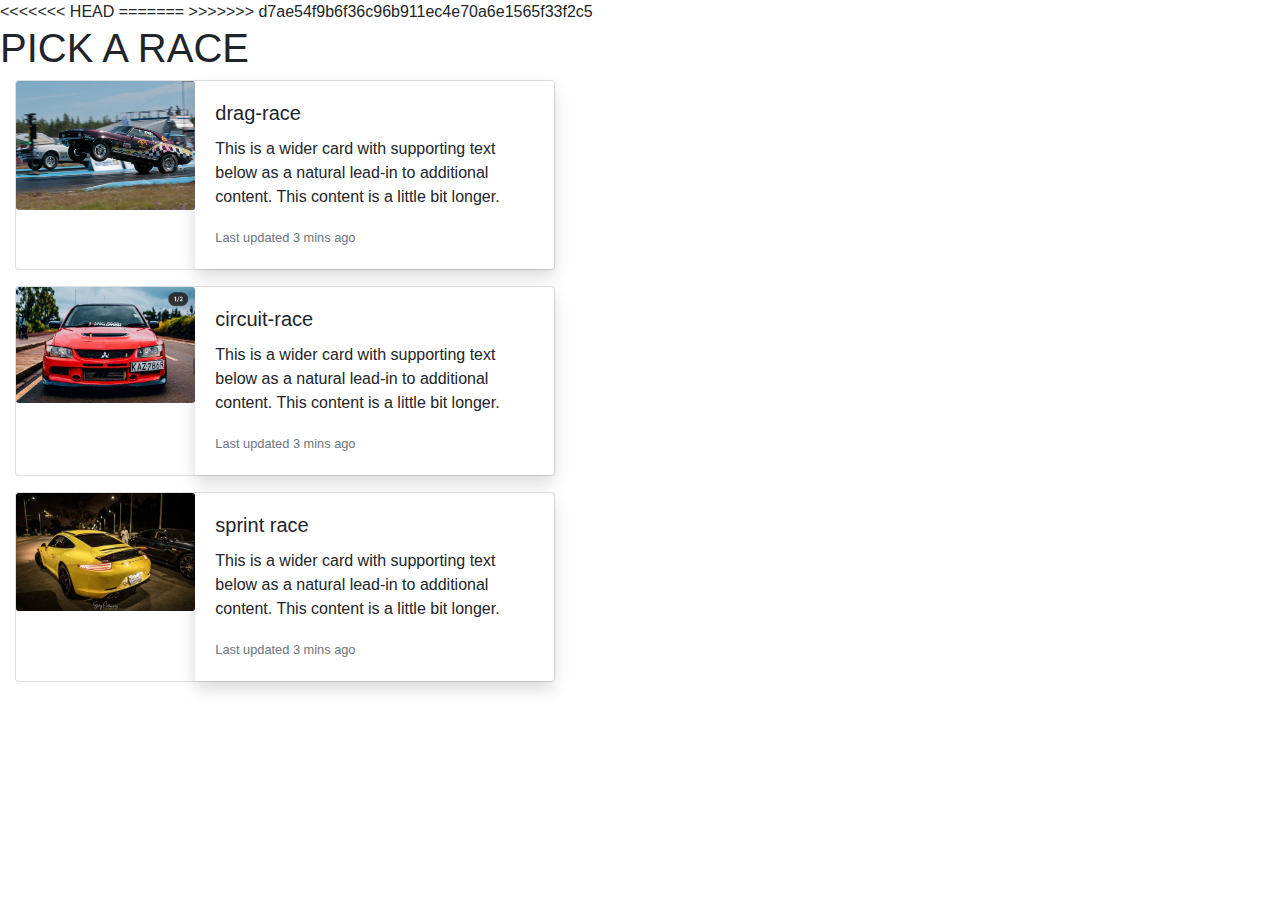
==== commit 795803ae: "linked jquery" ====
--- a/race.html
+++ b/race.html
@@ -5,7 +5,13 @@
     <meta charset="UTF-8" />
     <meta name="viewport" content="width=device-width, initial-scale=1.0" />
     <meta http-equiv="X-UA-Compatible" content="ie=edge" />
+<<<<<<< HEAD
     <title>DST-KENYA</title>
+=======
+    <title>Document</title>
+ 
+
+>>>>>>> d7ae54f9b6f36c96b911ec4e70a6e1565f33f2c5
     <link rel="stylesheet" href="https://stackpath.bootstrapcdn.com/bootstrap/4.3.1/css/bootstrap.min.css"
         integrity="sha384-ggOyR0iXCbMQv3Xipma34MD+dH/1fQ784/j6cY/iJTQUOhcWr7x9JvoRxT2MZw1T" crossorigin="anonymous" />
     <link
@@ -295,7 +301,13 @@
             </div>
         </div>
     </div>
+<!--link fo javascript 3.3.1-->
+<script src="https://code.jquery.com/jquery-3.3.1.min.js"
+integrity="sha256-FgpCb/KJQlLNfOu91ta32o/NMZxltwRo8QtmkMRdAu8=" crossorigin="anonymous"></script>
 <script src="js/main.js"></script>
+
+
+
 </body>
 
 </html>--- a/css/styles.css
+++ b/css/styles.css
@@ -45,7 +45,7 @@
     
 }
 .dark {
-    background-color: #000000;
+    background-color: #080A21;
 }
 
 
@@ -174,3 +174,6 @@
        font-size: 15vh;
         font-family: 'Wallpoet', cursive;
    }
+   .card-body kardbody {
+       height: 310vh;
+   }
